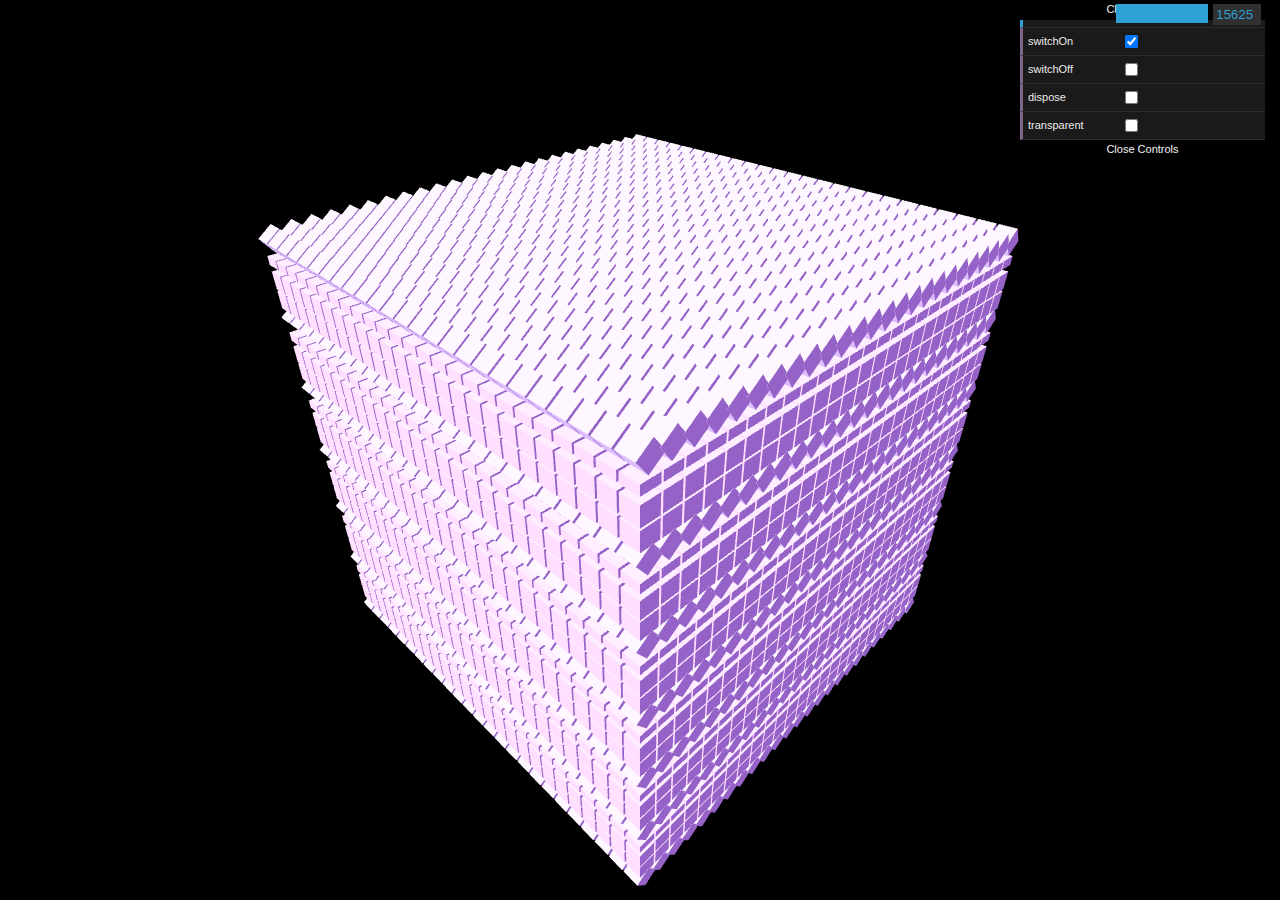
==== index.html @ 4734e30a "MeshInstancing" ====
<!DOCTYPE html>
<html lang="en">
<head>

    <script src="localLibraries/dat.gui.min.js"></script>
<!--    <script src="localLibraries/Stats.min.js"></script>-->
    <script src="localLibraries/three.min.js"></script>
    <script src="localLibraries/GLTFLoader.js"></script>
    <script src="localLibraries/DRACOLoader.js"></script>
    <script src="localLibraries/OrbitControls.js"></script>
<!--    <script src='https://cdnjs.cloudflare.com/ajax/libs/three.js/r128/three.min.js'></script>-->
<!--    <script src="https://cdn.rawgit.com/mrdoob/three.js/master/examples/js/loaders/GLTFLoader.js"></script>-->
<!--    <script src="https://cdn.rawgit.com/mrdoob/three.js/master/examples/js/loaders/DRACOLoader.js"></script>-->
<!--    <script src="https://cdn.rawgit.com/mrdoob/three.js/master/examples/js/controls/OrbitControls.js"></script>-->
<!--    <link rel="stylesheet" type="text/css" href="/style.css" />-->
</head>

<body style="margin:0px;background-color:#000;color:#fff;font-family:Monospace;font-size:13px;line-height:24px;overscroll-behavior:none;">

<!--
  This is the body of the page
  Look at the elements and see how they appear in the rendered page on the right
  Each element is defined using tags, with < and > indicating where each one opens and closes
  There are elements for sections of the page, images, text, and more
  The elements include attributes referenced in the CSS for the page style
-->
    <script src="dotScript.js" defer type="module"></script>
    <script src="script.js" defer type="modules"></script>

</body>
</html>
---- style.css ----
/*!*******************************************************************************/
/*START Glitch hello-app default styles*/

/*The styles in this section do some minimal CSS resets, set default fonts and*/
/*colors, and handle the layout for our footer and "Remix on Glitch" button. If*/
/*you're new to CSS they may seem a little complicated, but you can scroll down*/
/*to this section's matching END comment to see page-specific styles.*/
/*******************************************************************************!*/


/*!**/
/*  The style rules specify elements by type and by attributes such as class and ID*/
/*  Each section indicates an element or elements, then lists the style properties to apply*/
/*  See if you can cross-reference the rules in this file with the elements in index.html*/
/**!*/

/*!* Our default values set as CSS variables *!*/
/*:root {*/
/*    --color-bg: #69F7BE;*/
/*    --color-text-main: #000000;*/
/*    --color-primary: #FFFF00;*/
/*    --wrapper-height: 87vh;*/
/*    --image-max-width: 300px;*/
/*    --image-margin: 3rem;*/
/*    --font-family: "HK Grotesk";*/
/*    --font-family-header: "HK Grotesk";*/
/*}*/

/*!* Basic page style resets *!*/
/** {*/
/*    box-sizing: border-box;*/
/*}*/
/*[hidden] {*/
/*    display: none !important;*/
/*}*/

/*!* Import fonts *!*/
/*@font-face {*/
/*    font-family: HK Grotesk;*/
/*    src: url("https://cdn.glitch.com/605e2a51-d45f-4d87-a285-9410ad350515%2FHKGrotesk-Regular.otf?v=1603136326027")*/
/*    format("opentype");*/
/*}*/
/*@font-face {*/
/*    font-family: HK Grotesk;*/
/*    font-weight: bold;*/
/*    src: url("https://cdn.glitch.com/605e2a51-d45f-4d87-a285-9410ad350515%2FHKGrotesk-Bold.otf?v=1603136323437")*/
/*    format("opentype");*/
/*}*/

/*!* Our remix on glitch button *!*/
/*.btn--remix {*/
/*    font-family: HK Grotesk;*/
/*    padding: 0.75rem 1rem;*/
/*    font-size: 1.1rem;*/
/*    line-height: 1rem;*/
/*    font-weight: 500;*/
/*    height: 2.75rem;*/
/*    align-items: center;*/
/*    cursor: pointer;*/
/*    background: #FFFFFF;*/
/*    border: 1px solid #000000;*/
/*    box-sizing: border-box;*/
/*    border-radius: 4px;*/
/*    text-decoration: none;*/
/*    color: #000;*/
/*    white-space: nowrap;*/
/*    margin-left: auto;*/
/*}*/
/*.btn--remix img {*/
/*    margin-right: 0.5rem;*/
/*}*/
/*.btn--remix:hover {*/
/*    background-color: #D0FFF1;*/
/*}*/

/*!* Navigation grid *!*/
/*.footer {*/
/*    display: flex;*/
/*    justify-content: space-between;*/
/*    margin: 1rem auto 0;*/
/*    padding: 1rem 0 0.75rem 0;*/
/*    width: 100%;*/
/*    flex-wrap: wrap;*/
/*    border-top: 4px solid #fff;*/
/*}*/

/*.footer a:not(.btn--remix):link,*/
/*a:not(.btn--remix):visited {*/
/*    font-family: HK Grotesk;*/
/*    font-style: normal;*/
/*    font-weight: normal;*/
/*    font-size: 1.1rem;*/
/*    color: #000;*/
/*    text-decoration: none;*/
/*    border-style: none;*/
/*}*/
/*.footer a:hover {*/
/*    background: var(--color-primary);*/
/*}*/

/*.footer .links {*/
/*    padding: 0.5rem 1rem 1.5rem;*/
/*    white-space: nowrap;*/
/*}*/

/*.divider {*/
/*    padding: 0 1rem;*/
/*}*/
/*!*******************************************************************************/
/*END Glitch hello-app default styles*/
/*******************************************************************************!*/

/*body {*/
/*    font-family: HK Grotesk;*/
/*    background-color: var(--color-bg);*/
/*}*/

/*!* Page structure *!*/
/*.wrapper {*/
/*    min-height: var(--wrapper-height);*/
/*    display: grid;*/
/*    place-items: center;*/
/*    margin: 0 1rem;*/
/*}*/
/*.content {*/
/*    display: flex;*/
/*    flex-direction: column;*/
/*    align-items: center;*/
/*    justify-content: center;*/
/*}*/

/*!* Very light scaling for our illustration *!*/
/*.title {*/
/*    color: #2800FF;*/
/*    font-family: HK Grotesk;*/
/*    font-style: normal;*/
/*    font-weight: bold;*/
/*    font-size: 100px;*/
/*    line-height: 105%;*/
/*    margin: 0;*/
/*}*/

/*!* Very light scaling for our illustration *!*/
/*.illustration {*/
/*    max-width: 100%;*/
/*    max-height: var(--image-max-width);*/
/*    margin-top: var(--image-margin);*/
/*}*/

/*!* Instructions *!*/
/*.instructions {*/
/*    margin: 1rem auto 0;*/
/*}*/

/*!* Button - Add it from the README instructions *!*/
/*button,*/
/*input {*/
/*    font-family: inherit;*/
/*    font-size: 100%;*/
/*    background: #FFFFFF;*/
/*    border: 1px solid #000000;*/
/*    box-sizing: border-box;*/
/*    border-radius: 4px;*/
/*    padding: 0.5rem 1rem;*/
/*    transition: 500ms;*/
/*}*/

/*!* Subheading *!*/
/*h2 {*/
/*    color: #2800FF;*/
/*}*/

/*!* Interactive image *!*/
/*.illustration:active {*/
/*    transform: translateY(5px);*/
/*}*/

/*!* Button rotate*/
/*- Toggling this class on and off will rotate it forward and back*/
/*- The button transition property above determines the speed of rotation (500ms)*/
/**!*/
/*.rotated {*/
/*    transform: rotate(360deg);*/
/*}*/
body {
    margin: 0px;
    background-color: #000;
    color: #fff;
    font-family: Monospace;
    font-size: 13px;
    line-height: 24px;
    overscroll-behavior: none;
}
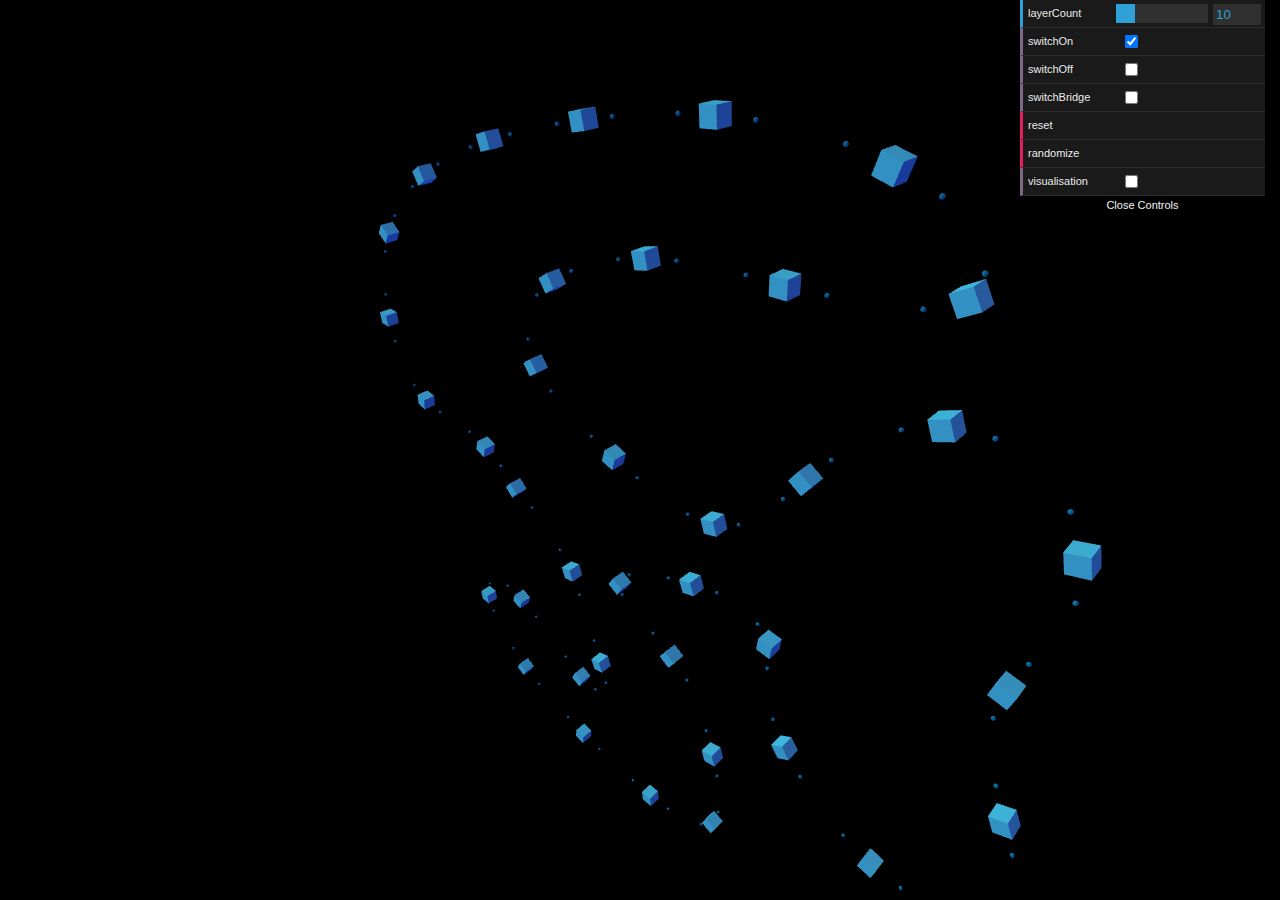
==== commit b44dc2bb: "storey slider, failed custom brick mesh experiment" ====
--- a/index.html
+++ b/index.html
@@ -7,6 +7,7 @@
     <script src="localLibraries/three.min.js"></script>
     <script src="localLibraries/GLTFLoader.js"></script>
     <script src="localLibraries/DRACOLoader.js"></script>
+<!--    <script src="draco_decoder.js"></script>-->
     <script src="localLibraries/OrbitControls.js"></script>
 <!--    <script src='https://cdnjs.cloudflare.com/ajax/libs/three.js/r128/three.min.js'></script>-->
 <!--    <script src="https://cdn.rawgit.com/mrdoob/three.js/master/examples/js/loaders/GLTFLoader.js"></script>-->
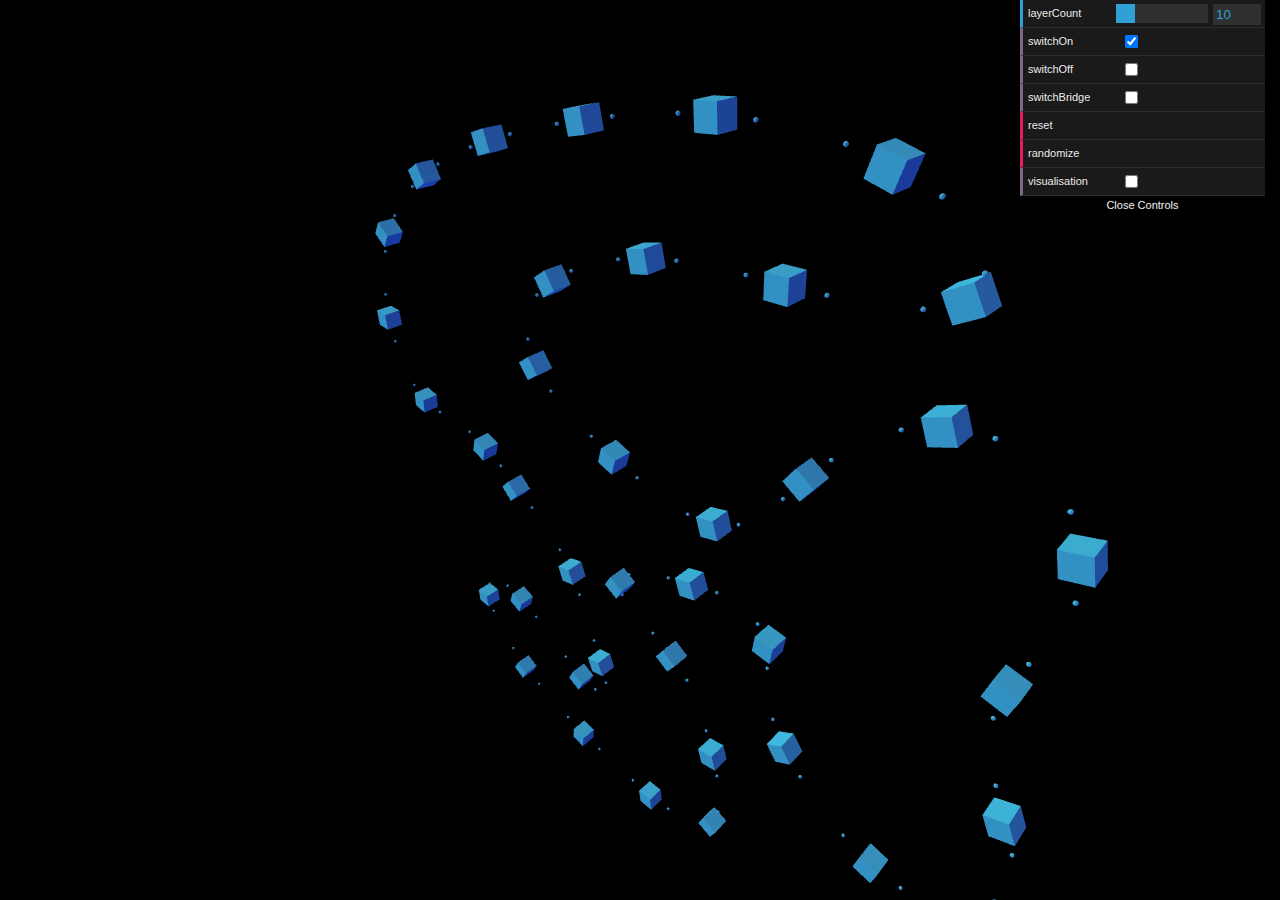
==== commit bfe005d4: "curveGen (?)" ====
--- a/index.html
+++ b/index.html
@@ -9,6 +9,8 @@
     <script src="localLibraries/DRACOLoader.js"></script>
 <!--    <script src="draco_decoder.js"></script>-->
     <script src="localLibraries/OrbitControls.js"></script>
+    <script src="localLibraries/jsts.min.js"></script>
+    
 <!--    <script src='https://cdnjs.cloudflare.com/ajax/libs/three.js/r128/three.min.js'></script>-->
 <!--    <script src="https://cdn.rawgit.com/mrdoob/three.js/master/examples/js/loaders/GLTFLoader.js"></script>-->
 <!--    <script src="https://cdn.rawgit.com/mrdoob/three.js/master/examples/js/loaders/DRACOLoader.js"></script>-->
